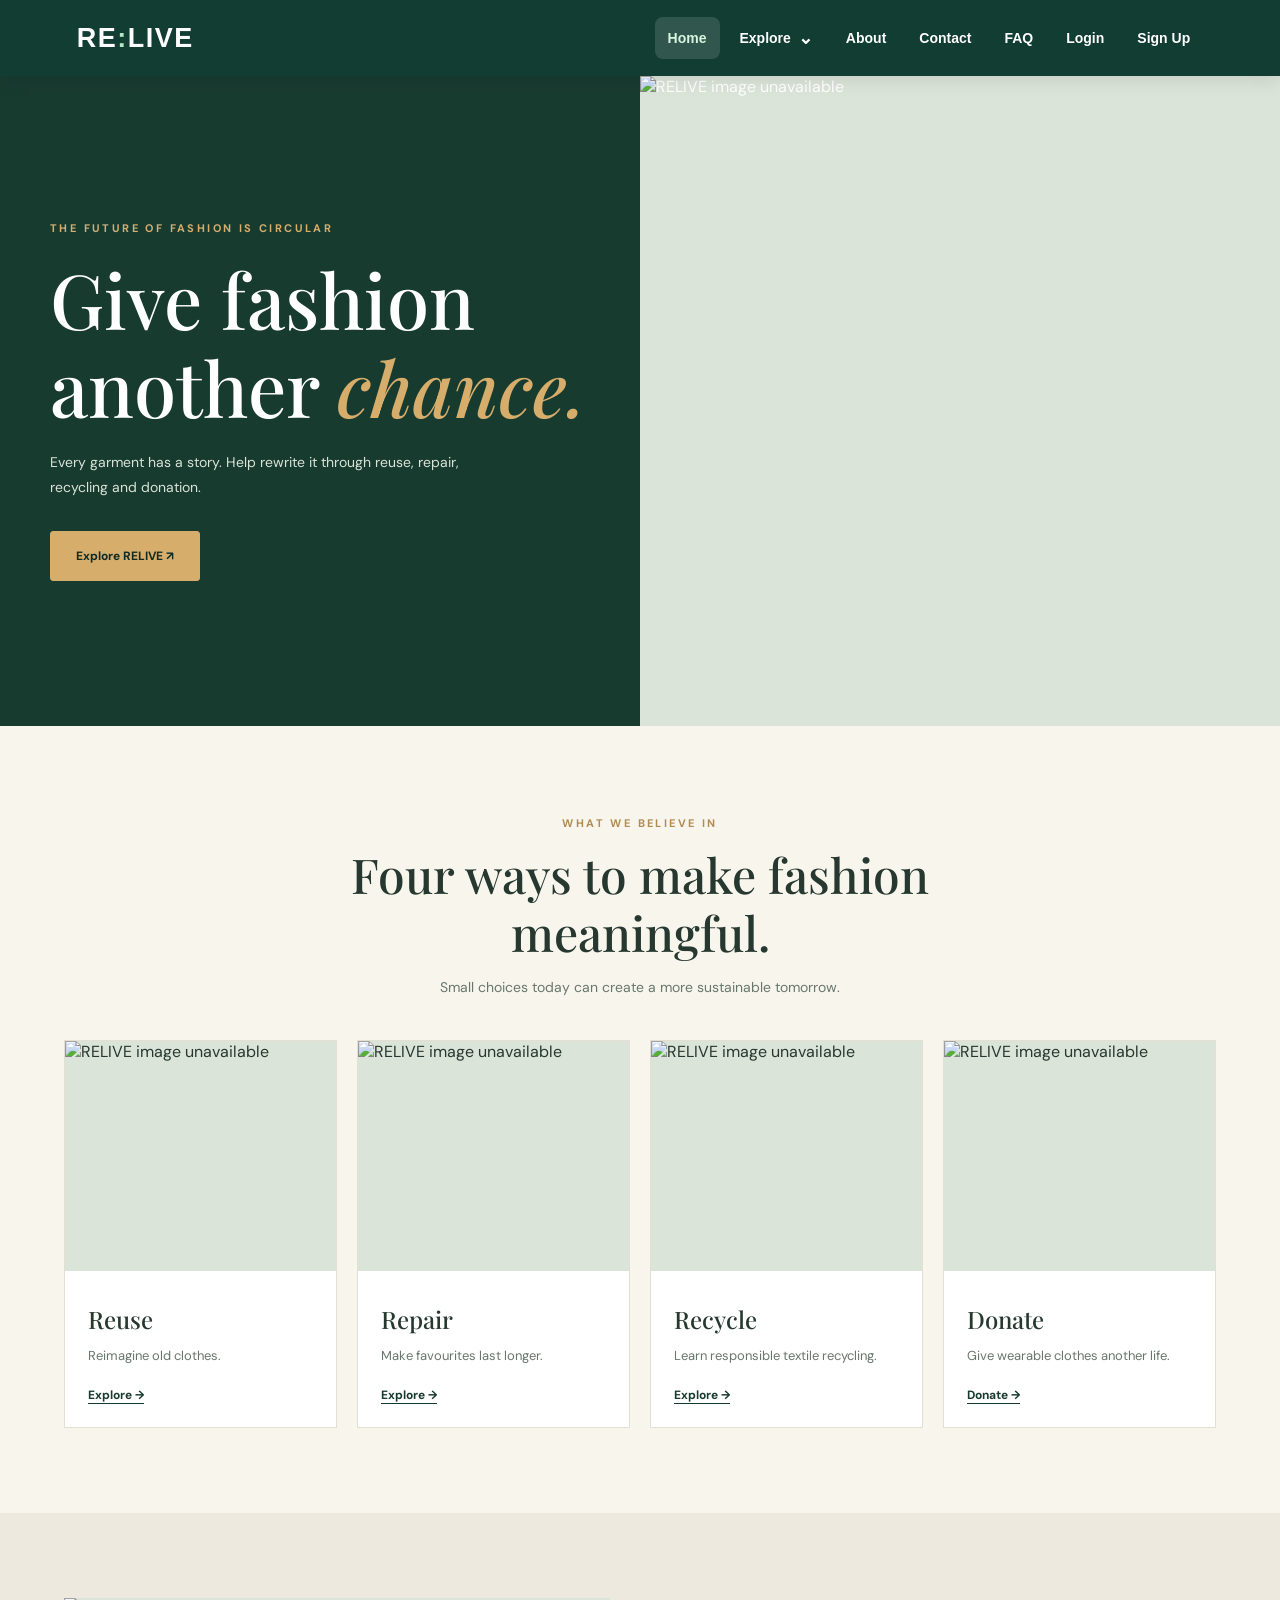
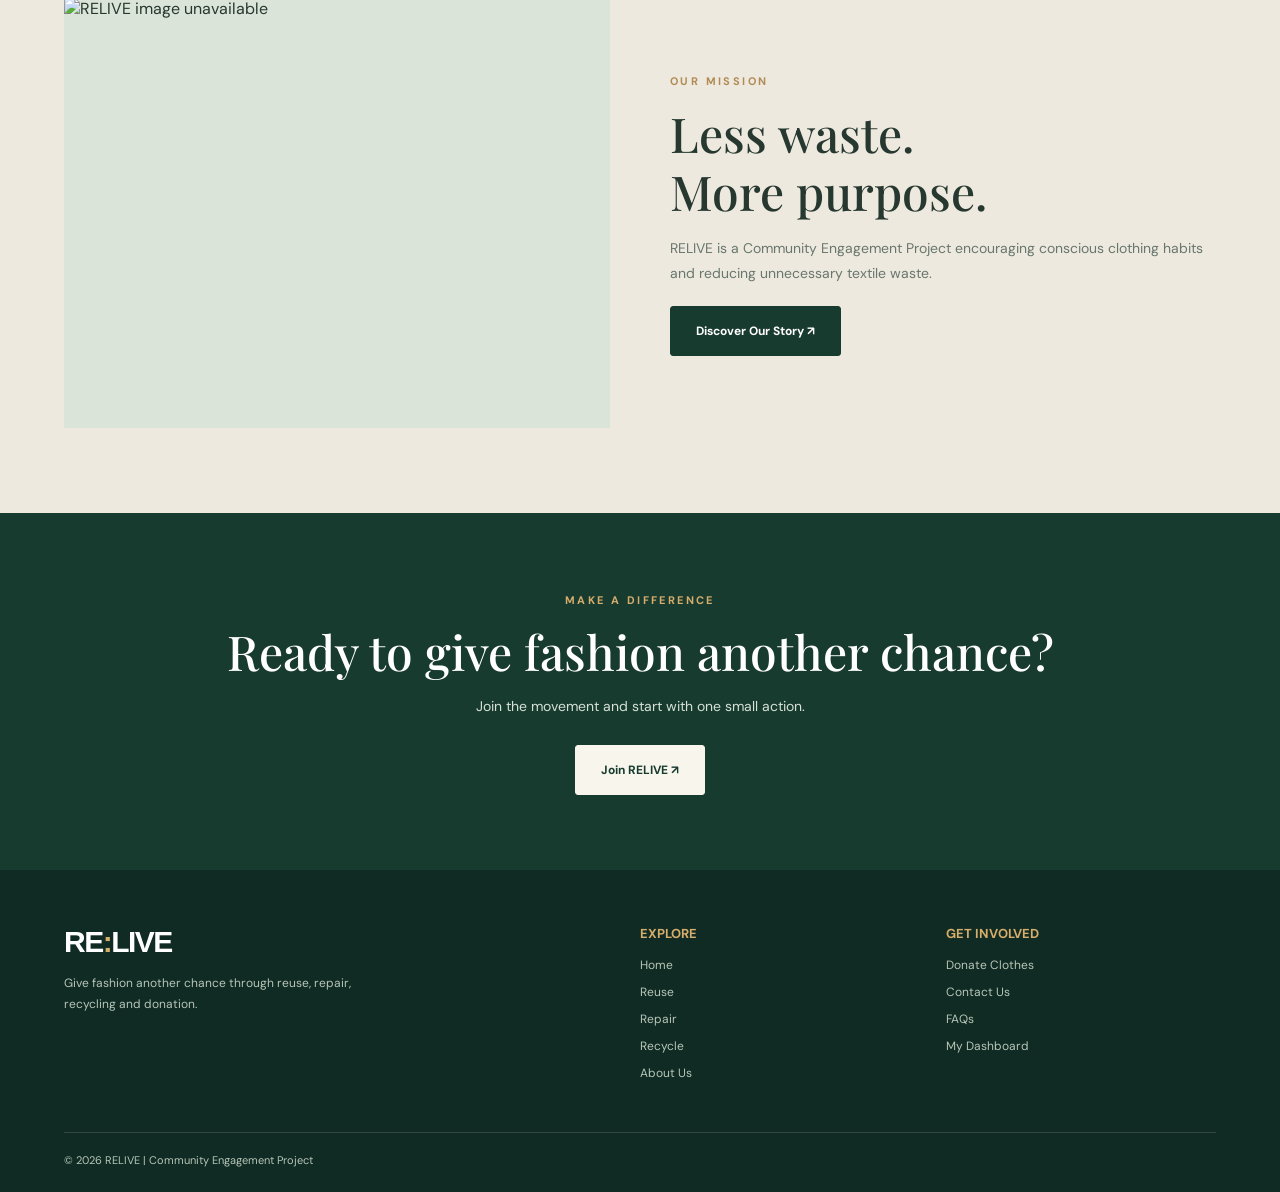
==== index.html @ f6376b07 "Add files via upload" ====
<!DOCTYPE html>
<html lang="en">
<head>
  <meta charset="UTF-8">
  <meta name="viewport" content="width=device-width, initial-scale=1.0">

  <title>RE:LIVE | Give Fashion Another Chance</title>

 
<link rel="stylesheet" href="style.css">
<link rel="stylesheet" href="navbar.css">
<link rel="stylesheet" href="animations.css">

<script src="app.js" defer></script>
<script src="navbar.js" defer></script>
<script src="animations.js" defer></script>

</head>

<body data-page="home">

  <!-- Common Navbar -->
  <div id="reliveNavbar"></div>

  <!-- Home Page Content -->
  <div id="app"></div>

</body>
</html>
---- style.css ----
@import url('https://fonts.googleapis.com/css2?family=DM+Sans:wght@400;500;600;700&family=Playfair+Display:wght@400;500;600;700&display=swap');

:root {
  --green: #183b30;
  --dark: #102b23;
  --cream: #f8f5ed;
  --gold: #d6ad6b;
  --text: #26382f;
  --muted: #68776d;
  --border: #e4dfd3;
}

* { box-sizing: border-box; margin: 0; padding: 0; }
html { scroll-behavior: smooth; }
body { font-family: "DM Sans", sans-serif; background: var(--cream); color: var(--text); }
a { text-decoration: none; color: inherit; }
button, input, select, textarea { font: inherit; }
button { cursor: pointer; }
img { display: block; width: 100%; }
[hidden] { display: none !important; }

.container { width: min(1180px, 90%); margin: auto; }
.section { padding: 85px 0; }
.alt { background: #eee9df; }
.center { text-align: center; }
.muted { color: var(--muted); }
.eyebrow { font-size: 11px; letter-spacing: 2.4px; font-weight: 700; text-transform: uppercase; color: #b18b54; }
h1, h2, h3 { font-family: "Playfair Display", serif; font-weight: 500; }
h1 { font-size: clamp(42px, 6vw, 76px); line-height: 1.15; }
h2 { font-size: clamp(30px, 4vw, 48px); line-height: 1.2; }
h3 { font-size: 24px; }
p { line-height: 1.8; }
.section-heading { max-width: 720px; margin: 0 auto 40px; }
.section-heading h2 { margin: 14px 0; }
.section-heading p { color: var(--muted); font-size: 14px; }

.announcement { background: var(--dark); color: var(--gold); text-align: center; padding: 10px; font-size: 10px; letter-spacing: 2px; font-weight: 700; }
.header { position: sticky; top: 0; z-index: 100; background: rgba(248,245,237,.98); border-bottom: 1px solid var(--border); }
.navbar { min-height: 78px; display: flex; align-items: center; justify-content: space-between; gap: 20px; }
.logo { font: 700 32px "Playfair Display", serif; color: var(--green); white-space: nowrap; }
.logo span { color: #b78d51; }
.nav-links { display: flex; align-items: center; gap: clamp(9px, 1.1vw, 20px); }
.nav-links a { font-size: 11px; font-weight: 700; white-space: nowrap; }
.nav-links a:hover, .nav-links a.active { color: #ad8246; }
.nav-account { background: var(--green); color: white !important; padding: 13px 15px; border-radius: 3px; }
.menu-toggle { display: none; background: none; border: 0; font-size: 27px; color: var(--green); }

.btn { display: inline-flex; justify-content: center; align-items: center; padding: 15px 25px; min-height: 50px; border: 1px solid var(--green); border-radius: 3px; background: var(--green); color: white; font-size: 12px; font-weight: 700; transition: .2s; }
.btn:hover { background: #2c5b49; transform: translateY(-2px); }
.btn-gold { background: var(--gold); border-color: var(--gold); color: var(--dark); }
.btn-gold:hover { background: #e8be80; }
.btn-light { background: var(--cream); border-color: var(--cream); color: var(--green); }
.btn-outline { background: transparent; color: var(--green); }
.btn-outline:hover { color: white; }
.btn-full { width: 100%; }

.hero { display: grid; grid-template-columns: 1fr 1fr; min-height: 520px; background: var(--green); color: white; }
.hero.home-hero { min-height: 650px; }
.hero-copy { padding: 75px max(35px, calc((100vw - 1180px)/2)); display: flex; flex-direction: column; align-items: flex-start; justify-content: center; }
.hero-copy .eyebrow { color: var(--gold); }
.hero-copy h1 { margin: 20px 0; }
.hero-copy h1 em { color: var(--gold); }
.hero-copy p { color: #d9e3da; max-width: 470px; font-size: 14px; margin-bottom: 30px; }
.hero-image { min-height: 380px; background: #cfd7cb; overflow: hidden; }
.hero-image img { height: 100%; object-fit: cover; }

.grid-4 { display: grid; grid-template-columns: repeat(4,1fr); gap: 20px; }
.grid-3 { display: grid; grid-template-columns: repeat(3,1fr); gap: 22px; }
.grid-2 { display: grid; grid-template-columns: repeat(2,1fr); gap: 24px; }
.card { background: white; border: 1px solid var(--border); overflow: hidden; transition: .25s; }
.card:hover { transform: translateY(-4px); box-shadow: 0 15px 35px #102b2315; }
.card img { height: 230px; object-fit: cover; }
.card-body { padding: 23px; }
.card-body h3 { margin: 9px 0; }
.card-body p { color: var(--muted); font-size: 13px; margin-bottom: 15px; }
.tag { font-size: 10px; font-weight: 700; letter-spacing: 1.5px; color: #ad8246; }
.card-link { border: 0; background: none; color: var(--green); font-size: 12px; font-weight: 700; text-decoration: underline; text-underline-offset: 4px; }
.action-row { display: flex; justify-content: space-between; align-items: center; gap: 10px; }
.fav-btn { width: 38px; height: 38px; border-radius: 50%; background: #eee9df; color: var(--green); border: 0; font-size: 23px; }
.fav-btn.saved { background: var(--green); color: white; }
.step-card { background: white; border: 1px solid var(--border); padding: 28px; }
.step-card p { color: var(--muted); font-size: 13px; margin-top: 12px; }
.step-number { font: 500 38px "Playfair Display",serif; color: #b68c52; display: block; margin-bottom: 12px; }

.split { display: grid; grid-template-columns: 1fr 1fr; align-items: center; gap: 60px; }
.split img { height: 430px; object-fit: cover; }
.split h2 { margin: 15px 0; }
.split p { color: var(--muted); font-size: 14px; margin-bottom: 20px; }

.form-card { background: white; padding: 38px; border: 1px solid var(--border); }
.form-card h2 { margin: 12px 0; }
.form-card > p { font-size: 13px; color: var(--muted); margin-bottom: 25px; }
.form-grid { display: grid; grid-template-columns: repeat(2,1fr); gap: 18px; }
.form-group { margin-bottom: 18px; }
.form-group label { display: block; font-size: 12px; font-weight: 700; margin-bottom: 8px; }
.form-group input, .form-group select, .form-group textarea { width: 100%; padding: 12px 14px; min-height: 48px; border: 1px solid #d8d4c9; background: white; border-radius: 3px; color: var(--text); outline: none; }
.form-group textarea { min-height: 115px; resize: vertical; }
.form-group input:focus, .form-group select:focus, .form-group textarea:focus { border-color: var(--green); }
.checkbox-line { display: flex; align-items: flex-start; gap: 10px; font-size: 12px; line-height: 1.7; margin: 12px 0; }
.checkbox-line input { margin-top: 4px; accent-color: var(--green); }
.message { background: #e2efe6; border-left: 3px solid #39805a; color: #20543a; padding: 14px; font-size: 13px; margin-top: 15px; }
.message.error { background: #f9e6e6; color: #9b3030; border-color: #9b3030; }

.filter-bar { display: flex; flex-wrap: wrap; justify-content: center; gap: 10px; margin-bottom: 35px; }
.filter-btn { background: transparent; border: 1px solid #d4cdbf; padding: 11px 18px; font-size: 12px; font-weight: 700; color: var(--green); }
.filter-btn.active, .filter-btn:hover { background: var(--green); color: white; border-color: var(--green); }

.modal { position: fixed; inset: 0; background: #102b23cc; z-index: 1000; display: grid; place-items: center; padding: 20px; }
.modal-content { background: var(--cream); width: min(550px,100%); max-height: 85vh; overflow-y: auto; padding: 35px; position: relative; }
.modal-content h2 { margin: 12px 0 20px; }
.modal-content ol { padding-left: 23px; }
.modal-content li { margin: 12px 0; line-height: 1.7; }
.modal-close { position: absolute; right: 15px; top: 10px; background: none; border: 0; font-size: 30px; color: var(--green); }

.quiz-box { max-width: 670px; margin: auto; background: white; padding: 35px; border: 1px solid var(--border); }
.quiz-box h3 { margin: 15px 0 25px; }
.quiz-option { display: block; width: 100%; padding: 14px; text-align: left; background: white; border: 1px solid var(--border); margin: 10px 0; }
.quiz-option.selected { background: #e1eee5; border-color: var(--green); }

.auth-layout { display: grid; grid-template-columns: 48% 52%; min-height: 650px; }
.auth-brand { background: var(--green); color: white; padding: 75px 12%; display: flex; flex-direction: column; justify-content: center; }
.auth-brand h1 { margin: 20px 0; }
.auth-brand em { color: var(--gold); }
.auth-brand p { color: #d9e3da; font-size: 14px; }
.auth-brand img { height: 240px; object-fit: cover; margin-top: 28px; }
.auth-side { display: flex; align-items: center; justify-content: center; padding: 60px 8%; }
.auth-box { width: min(440px,100%); }
.auth-box h2 { margin: 12px 0; }
.auth-tabs { display: flex; border-bottom: 1px solid var(--border); margin: 25px 0; }
.auth-tabs button { flex: 1; padding: 14px; border: 0; background: transparent; border-bottom: 2px solid transparent; font-weight: 700; color: var(--muted); }
.auth-tabs button.active { color: var(--green); border-bottom-color: var(--green); }
.password-wrap { position: relative; }
.password-wrap input { padding-right: 70px; }
.password-wrap button { position: absolute; right: 8px; top: 8px; border: 0; background: transparent; color: var(--green); padding: 7px; font-size: 11px; }

.faq-item { background: white; border: 1px solid var(--border); border-left: 3px solid var(--gold); margin-bottom: 14px; padding: 0 24px; }
.faq-item summary { cursor: pointer; padding: 22px 0; font-weight: 700; color: var(--green); }
.faq-item p { padding-bottom: 22px; color: var(--muted); font-size: 13px; }

.cta { background: var(--green); color: white; text-align: center; padding: 75px 20px; }
.cta h2 { margin: 14px 0; }
.cta p { color: #d6e1d8; font-size: 14px; margin-bottom: 25px; }
.footer { background: var(--dark); color: white; padding: 55px 0 25px; }
.footer-grid { display: grid; grid-template-columns: 2fr 1fr 1fr; gap: 35px; }
.footer p { color: #b7c6b9; font-size: 12px; max-width: 340px; margin-top: 14px; }
.footer h4 { color: var(--gold); font-size: 13px; margin-bottom: 15px; }
.footer a:not(.logo) { display: block; font-size: 12px; color: #b7c6b9; margin: 11px 0; }
.footer a:hover { color: var(--gold); }
.footer-bottom { border-top: 1px solid #ffffff25; margin-top: 40px; padding-top: 20px; color: #b7c6b9; font-size: 11px; }

@media (max-width: 1100px) {
  .menu-toggle { display: block; }
  .nav-links { display: none; position: absolute; top: 78px; left: 0; right: 0; background: var(--cream); padding: 25px 5%; flex-direction: column; align-items: stretch; gap: 19px; box-shadow: 0 15px 30px #0002; max-height: calc(100vh - 78px); overflow-y: auto; }
  .nav-links.open { display: flex; }
  .nav-links a { font-size: 14px; }
  .nav-account { text-align: center; }
  .grid-4 { grid-template-columns: repeat(2,1fr); }
  .hero-copy { padding: 65px 35px; }
}
@media (max-width: 768px) {
  .hero, .auth-layout, .split { grid-template-columns: 1fr; }
  .hero-image { min-height: 320px; max-height: 440px; }
  .grid-3, .grid-2 { grid-template-columns: 1fr; }
  .section { padding: 65px 0; }
  .split { gap: 30px; }
  .split img { height: 310px; }
  .auth-brand, .auth-side { padding: 55px 6%; }
  .footer-grid { grid-template-columns: 1fr 1fr; }
}
@media (max-width: 480px) {
  .grid-4, .form-grid, .footer-grid { grid-template-columns: 1fr; }
  .form-card, .quiz-box { padding: 23px; }
  .hero-copy { padding: 55px 6%; }
  .card img { height: 210px; }
}





/* RE:LIVE logo on every page */
.logo {
  display: inline-block;
  font-family: Arial, Helvetica, sans-serif;
  font-size: 30px;
  font-weight: 800;
  letter-spacing: -1.5px;
  color: #183b30;
  text-decoration: none;
}

.logo-colon {
  color: #d6ad6b;
}

.footer .logo {
  color: #ffffff;
}

.footer .logo-colon {
  color: #d6ad6b;
}
---- navbar.css ----
/* ===== RELIVE SHARED NAVBAR ===== */

#reliveNavbar {
  position: relative;
  z-index: 1000;
}

.relive-navbar,
.relive-navbar * {
  box-sizing: border-box;
}

.relive-navbar {
  width: 100%;
  min-height: 76px;
  padding: 0 6%;
  display: flex;
  align-items: center;
  justify-content: space-between;
  gap: 30px;
  background: #123d32;
  color: #ffffff;
  font-family: Arial, Helvetica, sans-serif;
  box-shadow: 0 4px 18px rgba(0, 0, 0, 0.10);
}

.relive-logo {
  color: #ffffff;
  text-decoration: none;
  font-size: 27px;
  font-weight: 800;
  letter-spacing: 1.5px;
  white-space: nowrap;
}

.relive-logo span {
  color: #b7e4c7;
}

.relive-nav-links {
  display: flex;
  align-items: center;
  justify-content: flex-end;
  gap: 7px;
}

.relive-nav-links > a,
.relive-dropdown-toggle,
.relive-logout-btn {
  display: inline-flex;
  align-items: center;
  justify-content: center;
  min-height: 42px;
  padding: 10px 13px;
  border: none;
  border-radius: 8px;
  background: transparent;
  color: #ffffff;
  font-family: inherit;
  font-size: 14px;
  font-weight: 600;
  text-decoration: none;
  white-space: nowrap;
  cursor: pointer;
  transition: background 0.2s ease, color 0.2s ease;
}

.relive-nav-links > a:hover,
.relive-dropdown-toggle:hover,
.relive-logout-btn:hover,
.relive-nav-links > a.active {
  background: rgba(255, 255, 255, 0.13);
  color: #d7f5df;
}

.relive-dropdown {
  position: relative;
}

.relive-dropdown-toggle {
  gap: 7px;
}

.relive-arrow {
  display: inline-block;
  font-size: 18px;
  transition: transform 0.2s ease;
}

.relive-dropdown.dropdown-open .relive-arrow {
  transform: rotate(180deg);
}

/* Dropdown menu */
.relive-dropdown-menu {
  display: none;
  position: absolute;
  top: calc(100% + 10px);
  left: 0;
  width: 290px;
  padding: 9px;
  background: #ffffff;
  border: 1px solid #e0e9e3;
  border-radius: 14px;
  box-shadow: 0 14px 35px rgba(12, 44, 33, 0.20);
  z-index: 2000;
}

.relive-dropdown.dropdown-open .relive-dropdown-menu {
  display: block;
}

.relive-dropdown-menu a {
  display: flex;
  align-items: center;
  gap: 13px;
  padding: 12px;
  border-radius: 9px;
  color: #183d31;
  text-decoration: none;
  transition: background 0.2s ease;
}

.relive-dropdown-menu a:hover,
.relive-dropdown-menu a.active {
  background: #edf7ef;
}

.relive-menu-icon {
  width: 42px;
  height: 42px;
  flex-shrink: 0;
  display: flex;
  align-items: center;
  justify-content: center;
  border-radius: 10px;
  background: #e5f3e8;
  font-size: 22px;
}

.relive-menu-text {
  display: flex;
  flex-direction: column;
  gap: 4px;
}

.relive-menu-text strong {
  color: #174b39;
  font-size: 14px;
}

.relive-menu-text small {
  color: #68786e;
  font-size: 12px;
  line-height: 1.4;
}

.relive-logout-btn {
  background: #d7eee0;
  color: #174b39;
}

.relive-logout-btn:hover {
  background: #ffffff;
  color: #174b39;
}

/* Simple smaller-screen support */
@media (max-width: 900px) {
  .relive-navbar {
    padding: 16px 4%;
    align-items: flex-start;
    flex-direction: column;
    gap: 12px;
  }

  .relive-nav-links {
    width: 100%;
    justify-content: flex-start;
    flex-wrap: wrap;
  }

  .relive-dropdown-menu {
    left: 0;
  }
}

@media (max-width: 480px) {
  .relive-nav-links {
    gap: 4px;
  }

  .relive-nav-links > a,
  .relive-dropdown-toggle,
  .relive-logout-btn {
    padding: 9px;
    font-size: 13px;
  }

  .relive-dropdown-menu {
    width: min(290px, 90vw);
  }
}
---- animations.css ----
/* ======================================
   RE:LIVE - Premium Website Animations
   ====================================== */

/* Smooth Scrolling */
html {
  scroll-behavior: smooth;
}

/* Respect reduced-motion preferences */
@media (prefers-reduced-motion: no-preference) {

  /* Reveal animation */
  .relive-reveal {
    opacity: 0;
    transform: translateY(28px);
    transition:
      opacity 0.75s ease,
      transform 0.75s ease;
  }

  .relive-reveal.relive-visible {
    opacity: 1;
    transform: translateY(0);
  }

  /* Card hover effect */
  .info-card,
  .r-card,
  .stat-card,
  .action-card,
  .objective {
    transition:
      transform 0.3s ease,
      box-shadow 0.3s ease;
  }

  .info-card:hover,
  .r-card:hover,
  .stat-card:hover,
  .action-card:hover {
    transform: translateY(-6px);
    box-shadow: 0 14px 35px rgba(0, 0, 0, 0.12);
  }

  /* Button hover effect */
  .btn,
  .btn-gold,
  .submit-btn,
  .hero-btn,
  .contact-btn {
    transition:
      transform 0.25s ease,
      box-shadow 0.25s ease;
  }

  .btn:hover,
  .btn-gold:hover,
  .submit-btn:hover,
  .hero-btn:hover,
  .contact-btn:hover {
    transform: translateY(-3px);
    box-shadow: 0 8px 22px rgba(0, 0, 0, 0.15);
  }

}

/* Accessible keyboard focus */
a:focus-visible,
button:focus-visible,
input:focus-visible,
select:focus-visible,
textarea:focus-visible {
  outline: 3px solid #c9a44c;
  outline-offset: 3px;
}

/* Reduced motion */
@media (prefers-reduced-motion: reduce) {
  html {
    scroll-behavior: auto;
  }

  .relive-reveal {
    opacity: 1;
    transform: none;
    transition: none;
  }
}
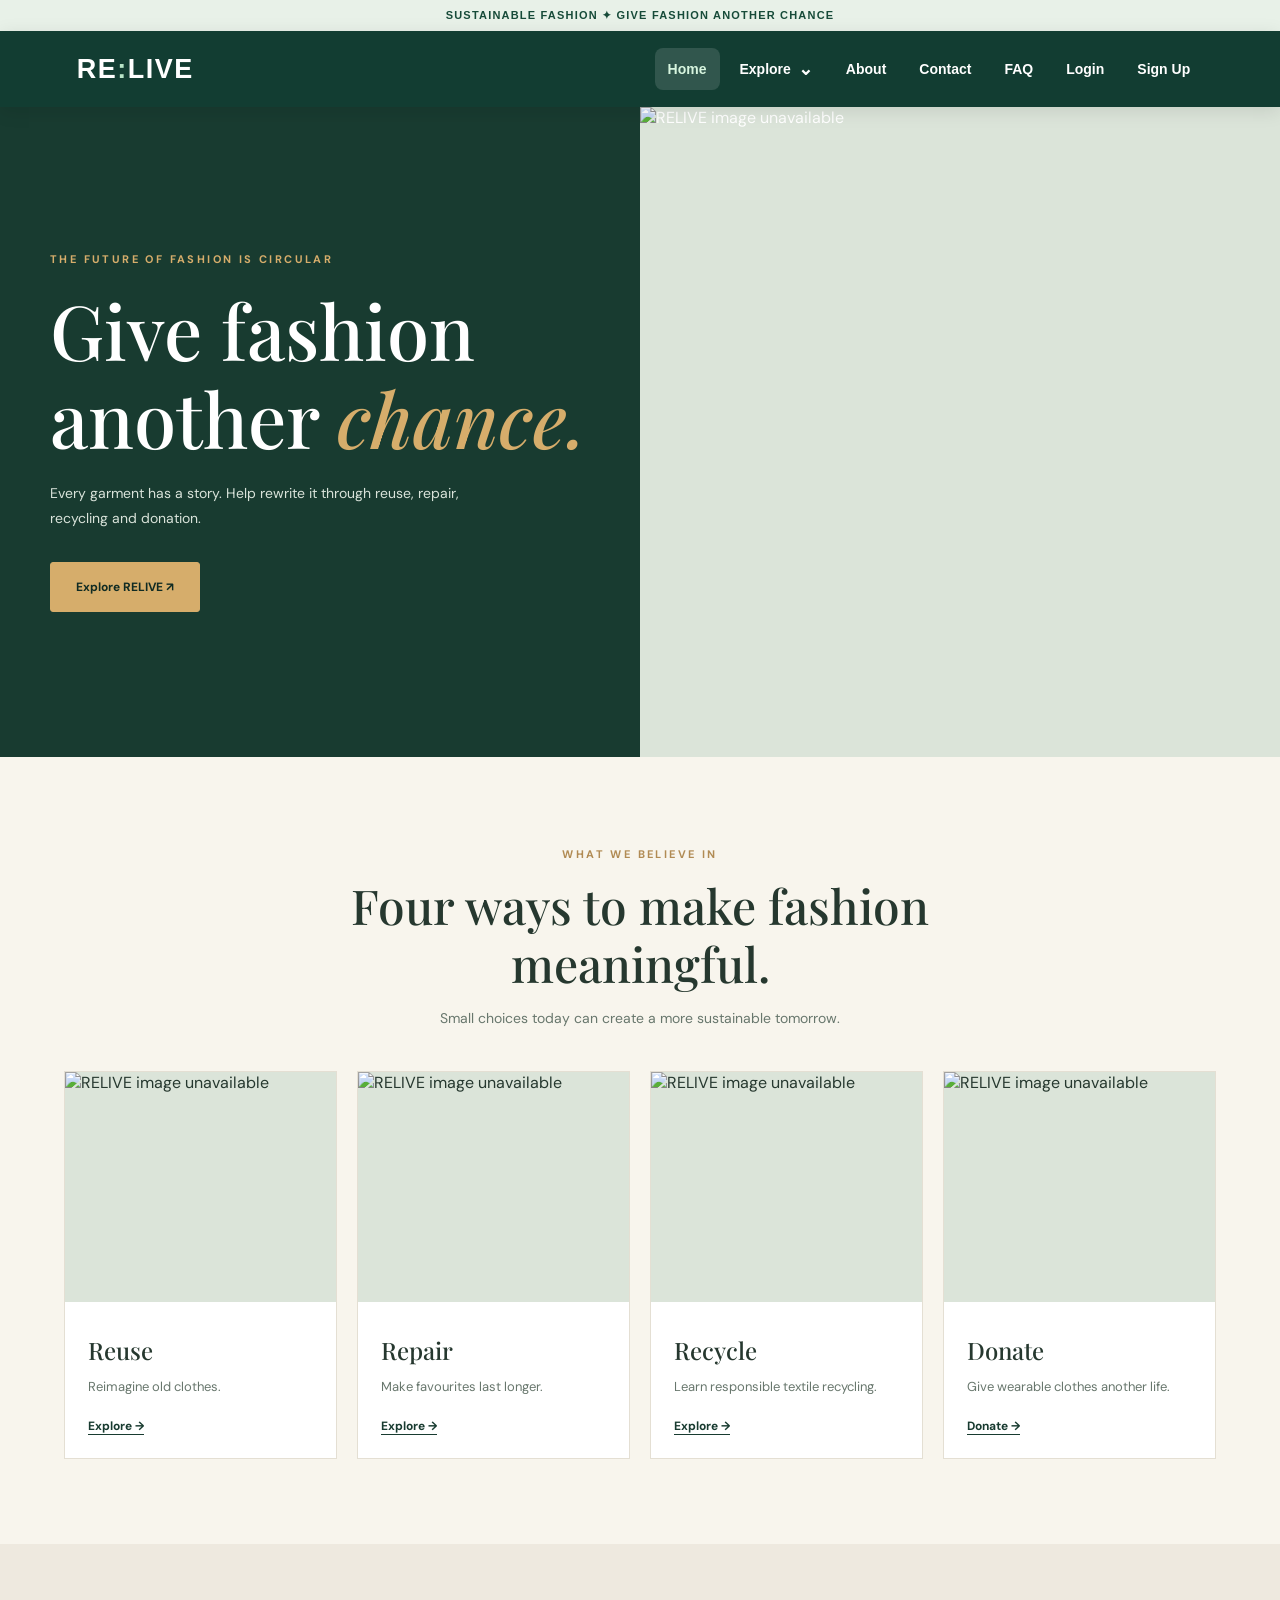
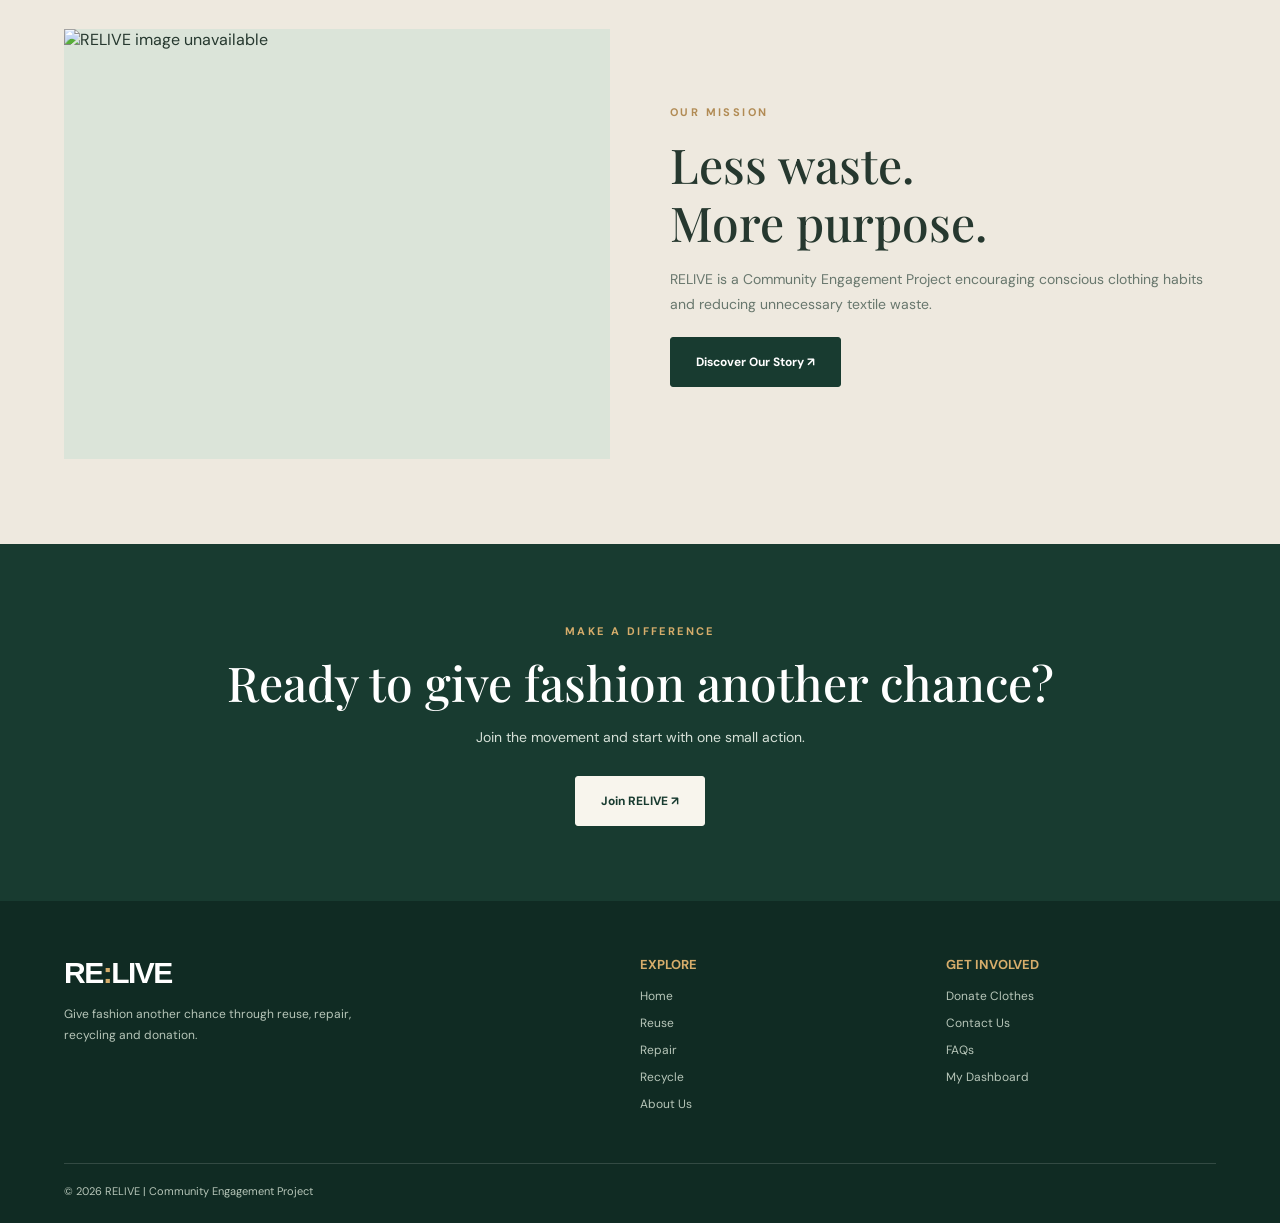
==== commit 9cbba1f9: "Add files via upload" ====
--- a/index.html
+++ b/index.html
@@ -4,28 +4,19 @@
 <head>
   <meta charset="UTF-8">
   <meta name="viewport" content="width=device-width, initial-scale=1.0">
-
   <title>RE:LIVE | Give Fashion Another Chance</title>
 
- 
-<link rel="stylesheet" href="style.css">
-<link rel="stylesheet" href="navbar.css">
-<link rel="stylesheet" href="animations.css">
+  <link rel="stylesheet" href="style.css">
+  <link rel="stylesheet" href="navbar.css">
+  <link rel="stylesheet" href="animations.css">
 
-<script src="app.js" defer></script>
-<script src="navbar.js" defer></script>
-<script src="animations.js" defer></script>
-
+  <script src="app.js" defer></script>
+  <script src="navbar.js" defer></script>
+  <script src="animations.js" defer></script>
 </head>
-
 <body data-page="home">
-
-  <!-- Common Navbar -->
   <div id="reliveNavbar"></div>
-
-  <!-- Home Page Content -->
   <div id="app"></div>
-
 </body>
 </html>
 
--- a/navbar.css
+++ b/navbar.css
@@ -4,24 +4,36 @@
 #reliveNavbar {
   position: relative;
   z-index: 1000;
-}
-
-.relive-navbar,
-.relive-navbar * {
+  font-family: Arial, Helvetica, sans-serif;
+}
+
+#reliveNavbar *,
+#reliveNavbar *::before,
+#reliveNavbar *::after {
   box-sizing: border-box;
 }
 
+.relive-announcement {
+  background: #e8f1e8;
+  color: #174b39;
+  text-align: center;
+  padding: 9px 12px;
+  font-size: 11px;
+  font-weight: 700;
+  letter-spacing: 1.2px;
+}
+
 .relive-navbar {
+  position: relative;
   width: 100%;
   min-height: 76px;
   padding: 0 6%;
   display: flex;
   align-items: center;
   justify-content: space-between;
-  gap: 30px;
+  gap: 24px;
   background: #123d32;
   color: #ffffff;
-  font-family: Arial, Helvetica, sans-serif;
   box-shadow: 0 4px 18px rgba(0, 0, 0, 0.10);
 }
 
@@ -93,10 +105,11 @@
 }
 
 /* Dropdown menu */
+
 .relive-dropdown-menu {
   display: none;
   position: absolute;
-  top: calc(100% + 10px);
+  top: calc(100% + 8px);
   left: 0;
   width: 290px;
   padding: 9px;
@@ -166,40 +179,101 @@
   color: #174b39;
 }
 
-/* Simple smaller-screen support */
+/* Hamburger button: hidden on desktop */
+
+.relive-mobile-toggle {
+  display: none;
+  border: 1px solid rgba(255, 255, 255, 0.3);
+  border-radius: 8px;
+  background: transparent;
+  color: #ffffff;
+  font-size: 25px;
+  width: 44px;
+  height: 42px;
+  cursor: pointer;
+  align-items: center;
+  justify-content: center;
+}
+
+/* Tablet and mobile */
+
 @media (max-width: 900px) {
   .relive-navbar {
-    padding: 16px 4%;
-    align-items: flex-start;
+    min-height: 72px;
+    padding: 14px 5%;
+    flex-direction: row;
+    align-items: center;
+    flex-wrap: wrap;
+    gap: 12px;
+  }
+
+  .relive-mobile-toggle {
+    display: inline-flex;
+    margin-left: auto;
+  }
+
+  .relive-nav-links {
+    display: none;
     flex-direction: column;
-    gap: 12px;
-  }
-
-  .relive-nav-links {
-    width: 100%;
+    align-items: stretch;
     justify-content: flex-start;
-    flex-wrap: wrap;
-  }
-
-  .relive-dropdown-menu {
-    left: 0;
-  }
-}
-
-@media (max-width: 480px) {
-  .relive-nav-links {
-    gap: 4px;
+    width: 100%;
+    gap: 5px;
+    padding: 12px 0 5px;
+    border-top: 1px solid rgba(255, 255, 255, 0.15);
+  }
+
+  .relive-nav-links.mobile-open {
+    display: flex;
   }
 
   .relive-nav-links > a,
   .relive-dropdown-toggle,
   .relive-logout-btn {
-    padding: 9px;
-    font-size: 13px;
+    display: flex;
+    width: 100%;
+    min-height: 44px;
+    justify-content: flex-start;
+    padding: 12px 14px;
+    text-align: left;
+  }
+
+  .relive-dropdown {
+    width: 100%;
+  }
+
+  .relive-dropdown-toggle {
+    justify-content: space-between;
   }
 
   .relive-dropdown-menu {
-    width: min(290px, 90vw);
-  }
-}
-
+    position: static;
+    width: 100%;
+    margin-top: 5px;
+    box-shadow: none;
+    border-radius: 10px;
+  }
+}
+
+/* Small mobile screens */
+
+@media (max-width: 480px) {
+  .relive-announcement {
+    font-size: 9px;
+    letter-spacing: 0.7px;
+    padding: 8px 5px;
+  }
+
+  .relive-logo {
+    font-size: 24px;
+  }
+
+  .relive-navbar {
+    padding: 13px 4%;
+  }
+
+  .relive-dropdown-menu a {
+    padding: 10px;
+  }
+}
+
